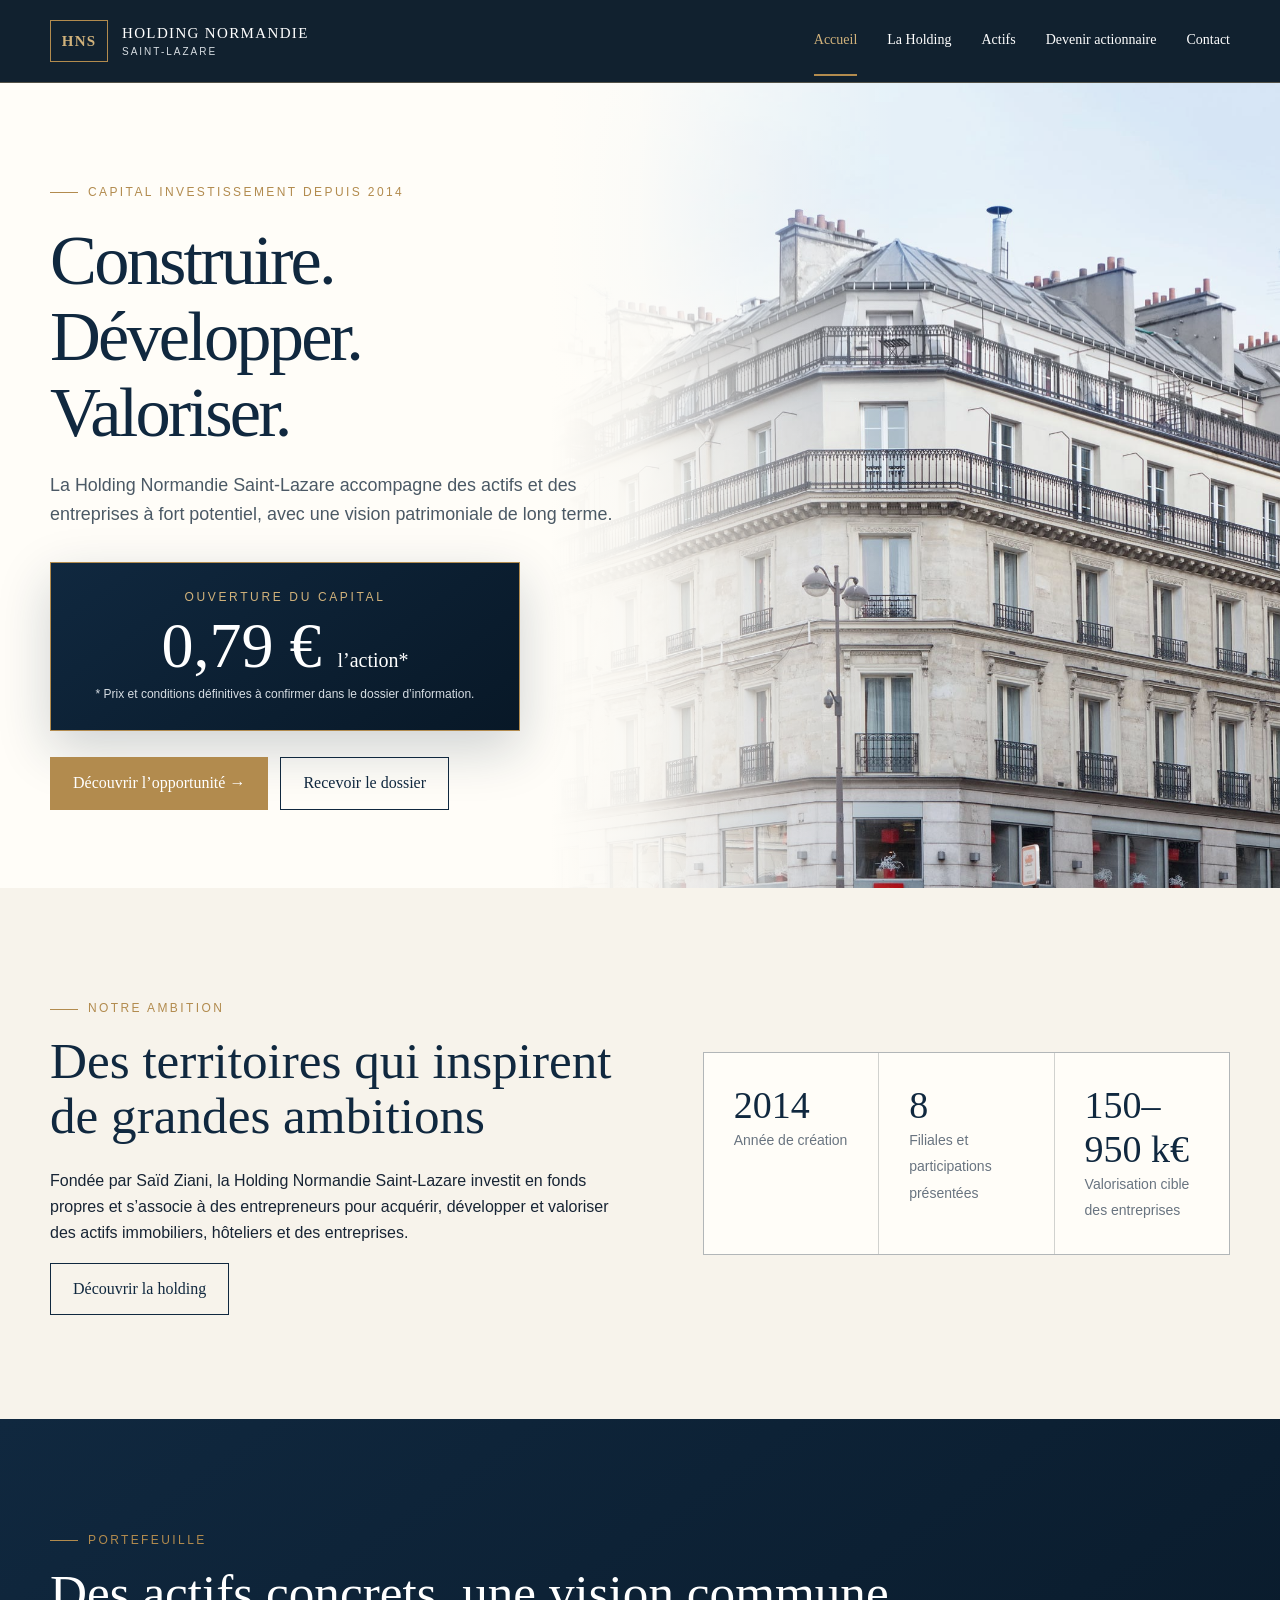
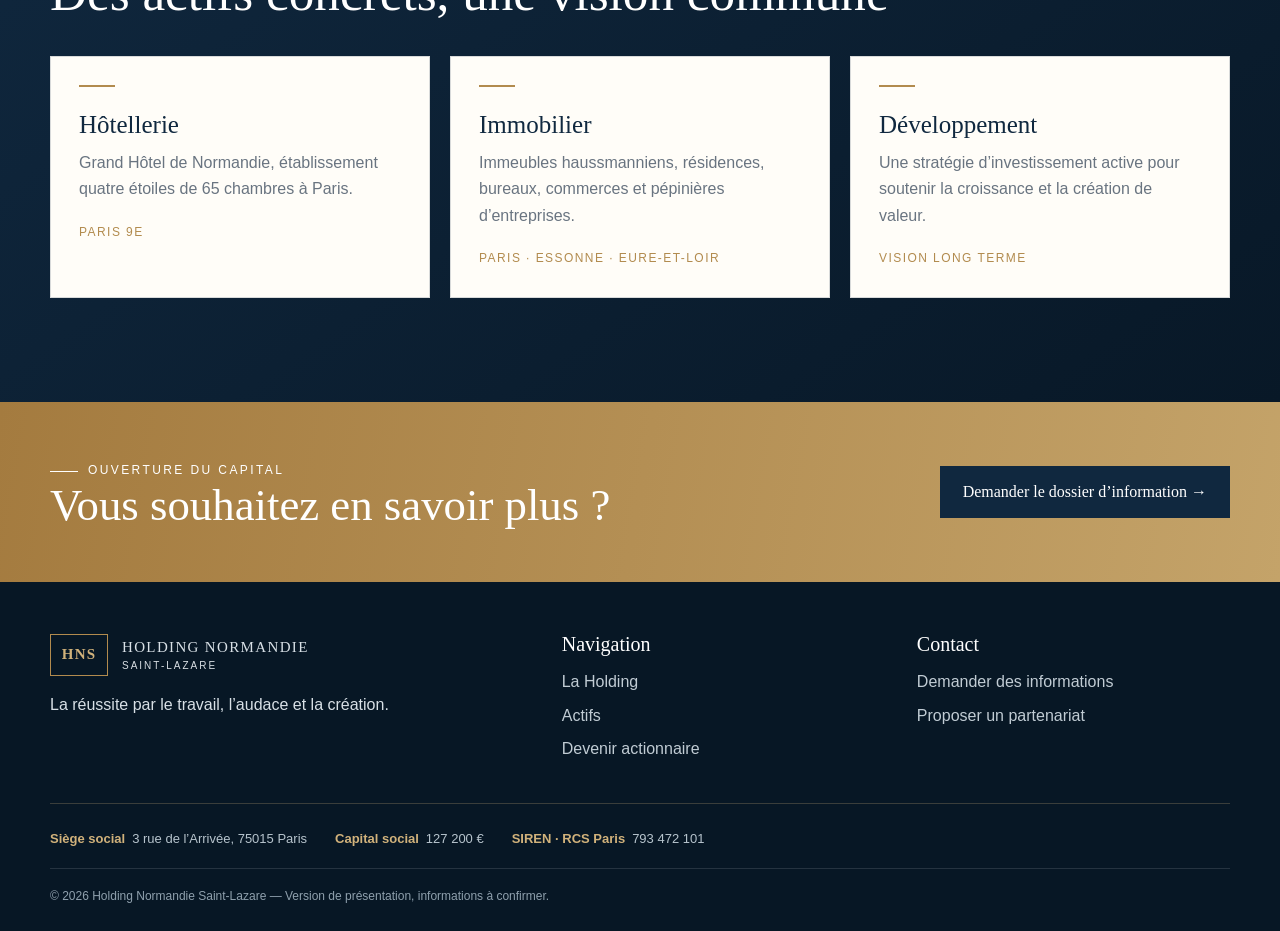
==== index.html @ c49e188b "Ajout du site vitrine de la Holding Normandie Saint-Lazare" ====
<!doctype html>
<html lang="fr">
<head>
<meta charset="utf-8">
<meta name="viewport" content="width=device-width,initial-scale=1">
<title>Holding Normandie Saint-Lazare</title>
<meta name="description" content="Holding d'investissement engagée dans l'immobilier, l'hôtellerie et la création de valeur à long terme.">
<link rel="icon" href="favicon.svg">
<link rel="stylesheet" href="styles.css">
</head>
<body>
<header class="topbar">
<div class="container nav">
<a class="brand" href="index.html">
<span class="monogram">HNS</span>
<span class="brand-copy">Holding Normandie<span>Saint-Lazare</span>
</span>
</a>
<button class="menu-button" aria-label="Ouvrir le menu" aria-expanded="false">☰</button>
<nav class="navlinks">
<a class="active" href="index.html">Accueil</a>
<a href="holding.html">La Holding</a>
<a href="actifs.html">Actifs</a>
<a href="actions.html">Devenir actionnaire</a>
<a href="contact.html">Contact</a>
</nav>
</div>
</header>
<main>
<section class="hero">
<div class="container">
<div class="hero-inner">
<div class="eyebrow">Capital investissement depuis 2014</div>
<h1>Construire.<br>Développer.<br>Valoriser.</h1>
<p class="lead">La Holding Normandie Saint-Lazare accompagne des actifs et des entreprises à fort potentiel, avec une vision patrimoniale de long terme.</p>
<div class="offer-card">
<span>Ouverture du capital</span>
<div class="price">0,79 € <small>l’action*</small>
</div>
<div class="note">* Prix et conditions définitives à confirmer dans le dossier d’information.</div>
</div>
<div class="actions-row">
<a class="btn" href="actions.html">Découvrir l’opportunité →</a>
<a class="btn btn-outline" href="contact.html">Recevoir le dossier</a>
</div>
</div>
</div>
</section>
<section class="section">
<div class="container intro-grid">
<div>
<div class="eyebrow">Notre ambition</div>
<h2>Des territoires qui inspirent de grandes ambitions</h2>
<p>Fondée par Saïd Ziani, la Holding Normandie Saint-Lazare investit en fonds propres et s’associe à des entrepreneurs pour acquérir, développer et valoriser des actifs immobiliers, hôteliers et des entreprises.</p>
<a class="btn btn-outline" href="holding.html">Découvrir la holding</a>
</div>
<div class="stat-grid">
<div class="stat">
<strong>2014</strong>
<span>Année de création</span>
</div>
<div class="stat">
<strong>8</strong>
<span>Filiales et participations présentées</span>
</div>
<div class="stat">
<strong>150–950 k€</strong>
<span>Valorisation cible des entreprises</span>
</div>
</div>
</div>
</section>
<section class="section section-dark">
<div class="container">
<div class="eyebrow">Portefeuille</div>
<h2>Des actifs concrets, une vision commune</h2>
<div class="cards">
<article class="card">
<h3>Hôtellerie</h3>
<p>Grand Hôtel de Normandie, établissement quatre étoiles de 65 chambres à Paris.</p>
<div class="meta">Paris 9e</div>
</article>
<article class="card">
<h3>Immobilier</h3>
<p>Immeubles haussmanniens, résidences, bureaux, commerces et pépinières d’entreprises.</p>
<div class="meta">Paris · Essonne · Eure-et-Loir</div>
</article>
<article class="card">
<h3>Développement</h3>
<p>Une stratégie d’investissement active pour soutenir la croissance et la création de valeur.</p>
<div class="meta">Vision long terme</div>
</article>
</div>
</div>
</section>
<section class="band">
<div class="container band-inner">
<div>
<div class="eyebrow" style="color:white">Ouverture du capital</div>
<h2>Vous souhaitez en savoir plus ?</h2>
</div>
<a class="btn" href="contact.html">Demander le dossier d’information →</a>
</div>
</section>
</main>
<footer class="footer">
<div class="container">
<div class="footer-grid">
<div>
<div class="brand">
<span class="monogram">HNS</span>
<span class="brand-copy">Holding Normandie<span>Saint-Lazare</span>
</span>
</div>
<p>La réussite par le travail, l’audace et la création.</p>
</div>
<div>
<h3>Navigation</h3>
<a href="holding.html">La Holding</a>
<a href="actifs.html">Actifs</a>
<a href="actions.html">Devenir actionnaire</a>
</div>
<div>
<h3>Contact</h3>
<a href="contact.html">Demander des informations</a>
<a href="contact.html">Proposer un partenariat</a>
</div>
</div>
<div class="company-info"><span><strong>Siège social</strong> 3 rue de l’Arrivée, 75015 Paris</span><span><strong>Capital social</strong> 127 200 €</span><span><strong>SIREN · RCS Paris</strong> 793 472 101</span></div>
<div class="footer-bottom">© 2026 Holding Normandie Saint-Lazare — Version de présentation, informations à confirmer.</div>
</div>
</footer>
<script src="site.js">
</script>
</body>
</html>
---- styles.css ----
:root{--navy:#10283f;--navy-2:#183851;--ink:#172434;--gold:#b28b4e;--gold-2:#d1b27b;--ivory:#f7f3eb;--paper:#fffdf8;--muted:#697480;--line:rgba(16,40,63,.16);--shadow:0 24px 70px rgba(16,40,63,.13)}
*{box-sizing:border-box}html{scroll-behavior:smooth}body{margin:0;background:var(--ivory);color:var(--ink);font-family:Arial,Helvetica,sans-serif;font-size:16px;line-height:1.65}h1,h2,h3,.serif{font-family:Georgia,'Times New Roman',serif;font-weight:500;line-height:1.08;margin:0}a{color:inherit;text-decoration:none}img{max-width:100%;display:block}.container{width:min(1180px,calc(100% - 40px));margin:auto}.topbar{position:sticky;top:0;z-index:30;background:rgba(16,40,63,.97);color:#fff;border-bottom:1px solid rgba(209,178,123,.35)}.nav{height:78px;display:flex;align-items:center;justify-content:space-between;gap:28px}.brand{display:flex;align-items:center;gap:14px;line-height:1.1}.monogram{width:42px;height:42px;border:1px solid var(--gold);display:grid;place-items:center;color:var(--gold-2);font:26px Georgia}.brand-copy{font:15px Georgia;letter-spacing:.09em;text-transform:uppercase}.brand-copy small{display:block;font:10px Arial;letter-spacing:.2em;margin-top:4px;color:#d8dee3}.navlinks{display:flex;align-items:center;gap:30px;font:14px Georgia}.navlinks a{padding:26px 0;border-bottom:2px solid transparent}.navlinks a:hover,.navlinks a.active{color:var(--gold-2);border-color:var(--gold)}.menu-button{display:none;background:none;border:1px solid rgba(255,255,255,.35);color:white;padding:8px 11px;font-size:20px}.eyebrow{display:inline-flex;align-items:center;gap:10px;text-transform:uppercase;letter-spacing:.2em;font-size:12px;color:var(--gold)}.eyebrow:before{content:"";width:28px;height:1px;background:currentColor}.hero{min-height:670px;position:relative;overflow:hidden;background:var(--paper)}.hero:after{content:"";position:absolute;inset:0 0 0 49%;background:linear-gradient(90deg,var(--paper) 0%,rgba(255,253,248,.1) 22%),url('assets/reference.jpeg') 76% center/auto 100% no-repeat;filter:saturate(.82)}.hero-inner{position:relative;z-index:2;padding:84px 0 76px;width:52%}.hero h1{font-size:clamp(2.8rem,5.4vw,5.2rem);letter-spacing:-.04em;color:var(--navy);margin:20px 0}.lead{font-size:1.12rem;color:#4b5965;max-width:630px}.offer-card{margin-top:32px;background:var(--navy);color:#fff;width:min(470px,100%);padding:25px 30px;border:1px solid var(--gold);box-shadow:0 0 0 3px var(--navy),0 0 0 4px var(--gold);text-align:center}.offer-card span{display:block;color:var(--gold-2);text-transform:uppercase;letter-spacing:.22em;font-size:12px}.price{font:64px Georgia;line-height:1;margin:7px 0}.price small{font:20px Georgia}.note{font-size:12px;color:#d6dde3}.actions-row{display:flex;gap:12px;flex-wrap:wrap;margin-top:26px}.btn{display:inline-flex;align-items:center;justify-content:center;gap:12px;min-height:50px;padding:12px 22px;border:1px solid var(--gold);background:var(--gold);color:#fff;font-family:Georgia;font-size:16px;transition:.2s}.btn:hover{background:#96713a}.btn-outline{background:transparent;color:var(--navy);border-color:var(--navy)}.btn-outline:hover{background:var(--navy);color:white}.section{padding:88px 0}.section-dark{background:var(--navy);color:white}.section h2{font-size:clamp(2.1rem,4vw,3.6rem);color:var(--navy);margin:14px 0 24px}.section-dark h2{color:white}.intro-grid,.split{display:grid;grid-template-columns:1.05fr .95fr;gap:70px;align-items:center}.stat-grid{display:grid;grid-template-columns:repeat(3,1fr);gap:1px;background:var(--line);border:1px solid var(--line)}.stat{background:var(--paper);padding:30px}.stat strong{display:block;color:var(--navy);font:38px Georgia}.stat span{color:var(--muted);font-size:14px}.cards{display:grid;grid-template-columns:repeat(3,1fr);gap:20px;margin-top:36px}.card{background:var(--paper);border:1px solid var(--line);padding:28px;min-height:220px;position:relative}.card:before{content:"";display:block;width:36px;height:2px;background:var(--gold);margin-bottom:24px}.card h3{font-size:25px;color:var(--navy);margin-bottom:12px}.card p{color:var(--muted);margin:0}.card .meta{margin-top:20px;color:var(--gold);text-transform:uppercase;letter-spacing:.12em;font-size:12px}.band{padding:52px 0;background:var(--gold);color:#fff}.band-inner{display:flex;align-items:center;justify-content:space-between;gap:30px}.band h2{font-size:clamp(1.8rem,3.5vw,3rem)}.band .btn{background:var(--navy);border-color:var(--navy)}.page-hero{padding:90px 0 72px;background:linear-gradient(120deg,var(--navy),var(--navy-2));color:white;border-bottom:3px solid var(--gold)}.page-hero h1{font-size:clamp(2.8rem,6vw,5rem);max-width:820px;margin:18px 0}.page-hero p{max-width:680px;color:#d8e0e6;font-size:18px}.timeline{border-left:1px solid var(--gold);padding-left:34px}.timeline-item{margin-bottom:38px}.timeline-item b{color:var(--gold);letter-spacing:.12em;font-size:13px}.timeline-item h3{font-size:28px;margin:6px 0}.asset-list{display:grid;gap:18px}.asset{display:grid;grid-template-columns:110px 1fr auto;align-items:center;gap:24px;background:var(--paper);border:1px solid var(--line);padding:22px}.asset-number{width:86px;height:86px;background:var(--navy);color:var(--gold-2);display:grid;place-items:center;font:30px Georgia}.asset h3{font-size:23px;color:var(--navy);margin-bottom:5px}.asset p{margin:0;color:var(--muted)}.badge{padding:6px 12px;border:1px solid var(--gold);color:var(--gold);font-size:13px;white-space:nowrap}.steps{display:grid;grid-template-columns:repeat(3,1fr);gap:24px;counter-reset:step}.step{counter-increment:step;padding:30px;border-top:1px solid var(--gold);background:rgba(255,255,255,.05)}.step:before{content:"0" counter(step);font:36px Georgia;color:var(--gold-2)}.step h3{margin:15px 0 10px;font-size:24px}.risk{border:1px solid rgba(178,139,78,.5);padding:22px;background:#fbf7ef;color:#5d513e}.form-wrap{display:grid;grid-template-columns:.72fr 1.28fr;gap:60px;align-items:start}.form-card{background:var(--paper);border:1px solid var(--line);box-shadow:var(--shadow);padding:38px}.form-grid{display:grid;grid-template-columns:1fr 1fr;gap:18px}.field{display:flex;flex-direction:column;gap:7px}.field.full{grid-column:1/-1}label{font-weight:700;font-size:14px;color:var(--navy)}input,select,textarea{width:100%;border:1px solid #cbd1d3;background:white;padding:13px 14px;font:16px Arial;color:var(--ink);border-radius:0}textarea{min-height:130px;resize:vertical}input:focus,select:focus,textarea:focus{outline:2px solid rgba(178,139,78,.35);border-color:var(--gold)}.check{display:flex;gap:10px;align-items:flex-start;font-size:13px;color:var(--muted)}.check input{width:auto;margin-top:5px}.success{display:none;padding:16px;border-left:3px solid var(--gold);background:#f4ebdc;margin-top:18px}.success.show{display:block}.footer{background:#0b1e30;color:#d8e0e6;padding:52px 0 24px}.footer-grid{display:grid;grid-template-columns:1.2fr .8fr .8fr;gap:42px}.footer h3{color:white;font-size:20px;margin-bottom:14px}.footer a{display:block;margin:7px 0;color:#c1ccd4}.footer-bottom{border-top:1px solid rgba(255,255,255,.12);margin-top:40px;padding-top:18px;font-size:12px;color:#8fa0ad}.legal{font-size:14px;color:var(--muted)}
@media(max-width:900px){.navlinks{display:none;position:absolute;top:78px;left:0;right:0;background:var(--navy);padding:18px 30px;flex-direction:column;align-items:flex-start;gap:0}.navlinks.open{display:flex}.navlinks a{padding:12px 0}.menu-button{display:block}.hero:after{inset:46% 0 0 0;background:linear-gradient(180deg,var(--paper),rgba(255,253,248,.1)),url('assets/reference.jpeg') 76% center/cover no-repeat;opacity:.8}.hero-inner{width:100%;padding:58px 0 340px}.intro-grid,.split,.form-wrap{grid-template-columns:1fr;gap:38px}.cards{grid-template-columns:1fr 1fr}.stat-grid{grid-template-columns:1fr}.footer-grid{grid-template-columns:1fr 1fr}.asset{grid-template-columns:86px 1fr}.asset .badge{grid-column:2}}
@media(max-width:620px){.container{width:min(100% - 28px,1180px)}.brand-copy{font-size:12px}.hero h1{font-size:2.6rem}.hero-inner{padding-top:42px}.price{font-size:52px}.section{padding:62px 0}.cards,.steps,.form-grid,.footer-grid{grid-template-columns:1fr}.band-inner{align-items:flex-start;flex-direction:column}.asset{grid-template-columns:1fr}.asset-number{width:64px;height:64px}.asset .badge{grid-column:1}.form-card{padding:24px}}

/* Premium visual layer */
.topbar{background:rgba(8,24,39,.96);backdrop-filter:blur(18px)}
.nav{height:82px}.brand-copy span{display:block;font:10px Arial;letter-spacing:.2em;margin-top:4px;color:#d8dee3}
.hero{min-height:720px}.hero:before{content:"";position:absolute;inset:0;background:linear-gradient(90deg,var(--paper) 0 43%,rgba(255,253,248,.9) 50%,rgba(255,253,248,0) 70%);z-index:1}
.hero:after{inset:0 0 0 36%;background:url('assets/grand-hotel-de-normandie.jpg') 54% center/cover no-repeat;filter:saturate(.72) contrast(.98)}
.hero-inner{padding:92px 0 78px;width:50%}.hero h1{font-size:clamp(3rem,5.5vw,5.4rem)}
.offer-card{background:linear-gradient(145deg,#10283f,#081827);box-shadow:0 18px 50px rgba(16,40,63,.2)}
.btn{transition:transform .2s,background .2s,box-shadow .2s}.btn:hover{transform:translateY(-2px);box-shadow:0 12px 28px rgba(16,40,63,.15)}
.section{padding:104px 0}.section-dark{background:linear-gradient(145deg,#10283f,#081827)}
.card,.asset{transition:transform .25s,border-color .25s,box-shadow .25s}.card:hover,.asset:hover{transform:translateY(-4px);border-color:var(--gold);box-shadow:var(--shadow)}
.page-hero{padding:108px 0 82px;background:radial-gradient(circle at 80% 0,rgba(209,178,123,.18),transparent 35%),linear-gradient(120deg,var(--navy),#081827);border-bottom:1px solid var(--gold)}
.band{background:linear-gradient(100deg,#a47b3f,#c4a369)}.footer{background:#071725}
.gallery{display:grid;grid-template-columns:1.45fr .8fr .8fr;grid-template-rows:260px 260px;gap:16px;margin-top:42px}
.gallery-item{position:relative;overflow:hidden;background:#e6dfd1;border:1px solid rgba(178,139,78,.24);margin:0}.gallery-item:first-child{grid-row:1/3}
.gallery-item img{width:100%;height:100%;object-fit:cover;transition:transform .55s}.gallery-item:hover img{transform:scale(1.025)}
.gallery-caption{position:absolute;inset:auto 0 0;padding:34px 24px 20px;color:white;background:linear-gradient(transparent,rgba(8,23,37,.86));font:21px Georgia}
.placeholder{height:100%;display:grid;place-items:center;text-align:center;color:#76694f;background:linear-gradient(135deg,rgba(255,255,255,.65),rgba(178,139,78,.12)),repeating-linear-gradient(45deg,transparent 0 18px,rgba(178,139,78,.06) 18px 19px)}
.placeholder span{display:block;font:18px Georgia}.placeholder small{display:block;margin-top:7px;font:11px Arial;letter-spacing:.16em;text-transform:uppercase}
@media(max-width:900px){.nav{height:74px}.navlinks{top:74px;background:#081827;box-shadow:0 18px 35px rgba(0,0,0,.25)}.hero{min-height:auto}.hero:before{background:linear-gradient(180deg,var(--paper) 0 53%,rgba(255,253,248,.92) 62%,rgba(255,253,248,0) 82%)}.hero:after{inset:45% 0 0;background:url('assets/grand-hotel-de-normandie.jpg') 54% center/cover no-repeat;opacity:.9}.hero-inner{width:100%;padding:56px 0 390px}.gallery{grid-template-columns:1fr 1fr;grid-template-rows:360px 210px 210px}.gallery-item:first-child{grid-column:1/3;grid-row:auto}.section{padding:78px 0}}
@media(max-width:620px){.brand-copy{font-size:11px}.monogram{width:39px;height:39px}.hero-inner{padding:42px 0 310px}.hero:after{inset:57% 0 0;background-position:52% center}.lead{font-size:1rem}.actions-row .btn{width:100%}.section{padding:64px 0}.page-hero{padding:66px 0 58px}.gallery{grid-template-columns:1fr;grid-template-rows:310px 190px 190px 190px}.gallery-item:first-child{grid-column:auto}.footer{padding-top:44px}}
.monogram{width:58px;font:700 15px Georgia;letter-spacing:.08em}
@media(max-width:620px){.monogram{width:50px;height:39px;font-size:13px}}
.company-info{display:flex;flex-wrap:wrap;gap:14px 28px;margin-top:34px;padding-top:24px;border-top:1px solid rgba(209,178,123,.25);font-size:13px;color:#b7c4cd}.company-info span{display:inline-flex;gap:7px}.company-info strong{color:#d1b27b;font-weight:600}.footer-bottom{margin-top:18px}
@media(max-width:620px){.company-info{display:grid;gap:10px}.company-info span{display:block}.company-info strong{display:block;margin-bottom:2px}}
.gallery-caption strong,.gallery-caption small{display:block}.gallery-caption small{font:11px Arial;margin-top:5px;color:#dce3e8}.status-pill{display:inline-block;margin-bottom:9px;padding:5px 9px;background:#b28b4e;color:white;font:700 10px Arial;letter-spacing:.12em;text-transform:uppercase}.gallery-plan img{object-position:center}.gallery-solar .gallery-caption{padding-top:54px}
.gallery-plan img{object-fit:contain;background:#f4f0e8}
.gallery-mozart img{object-position:center 18%}.gallery-caption a{color:#f0d39e;text-decoration:underline;text-underline-offset:3px}
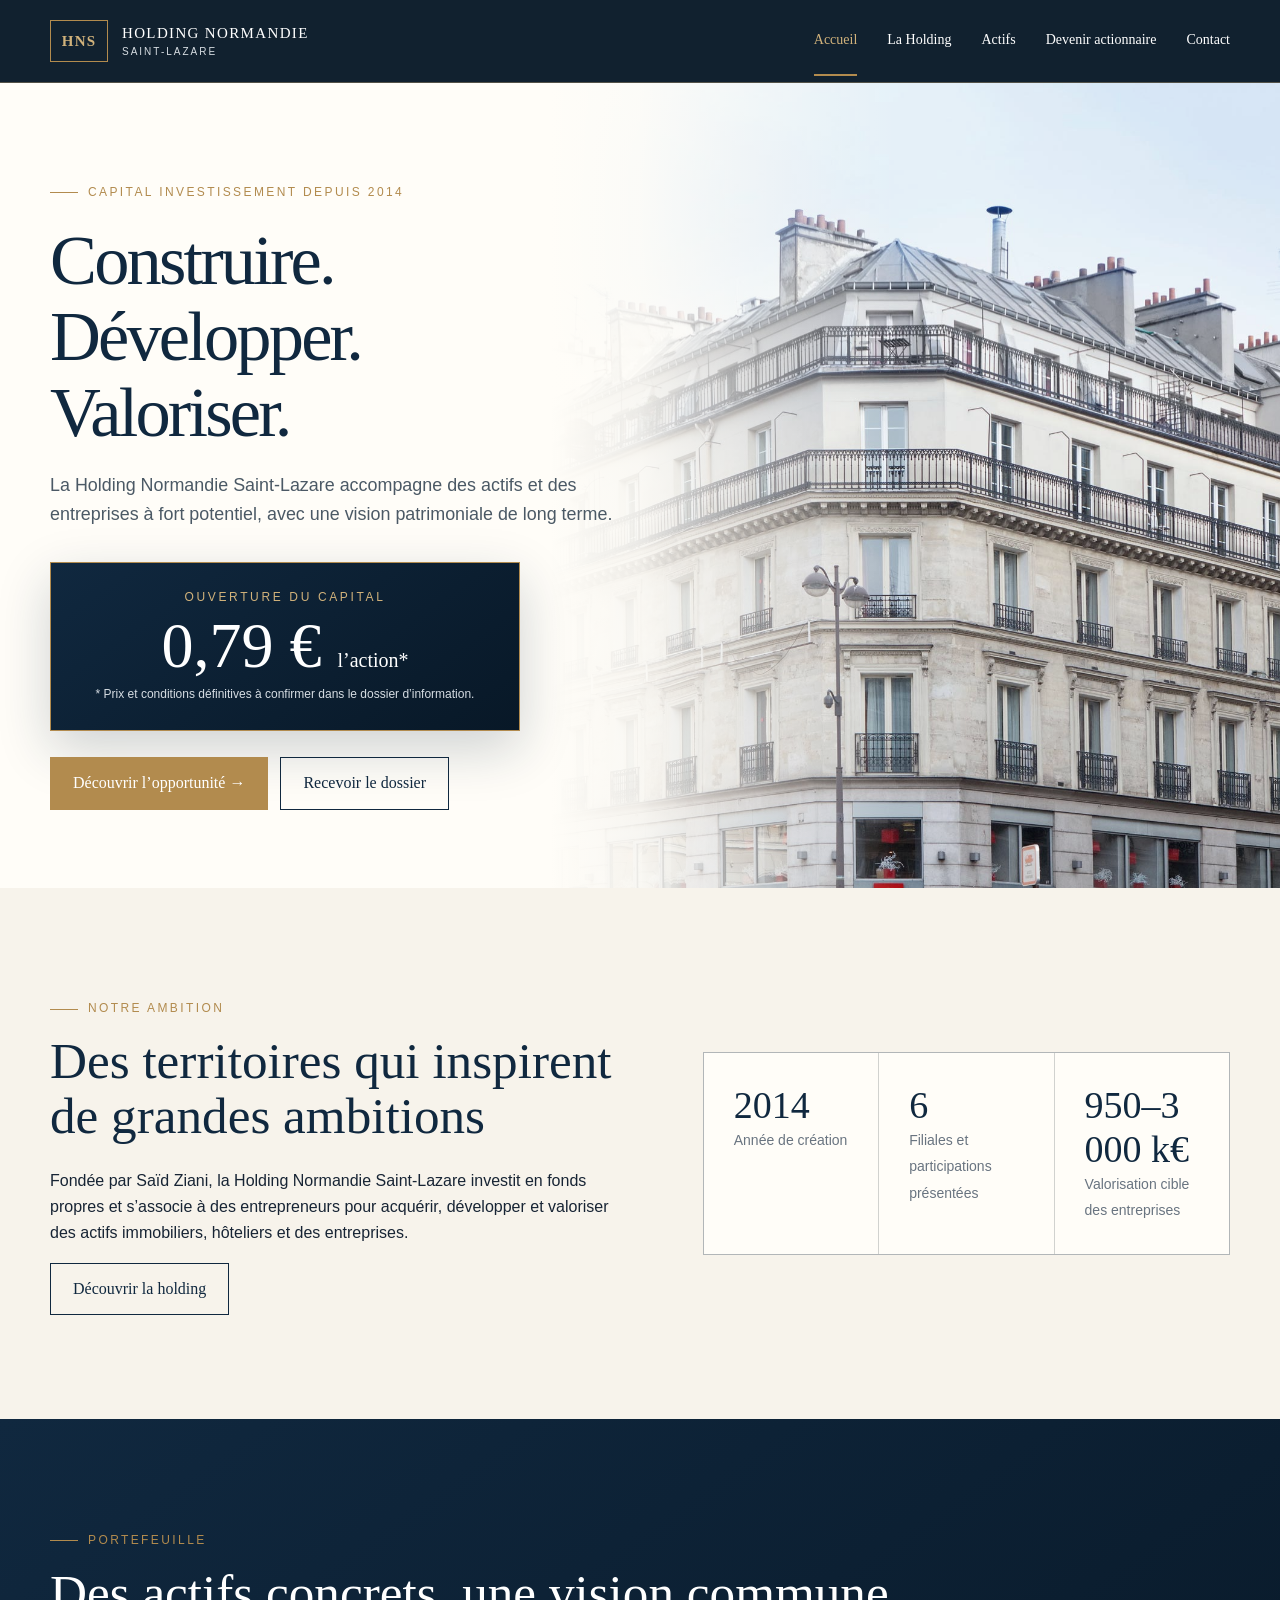
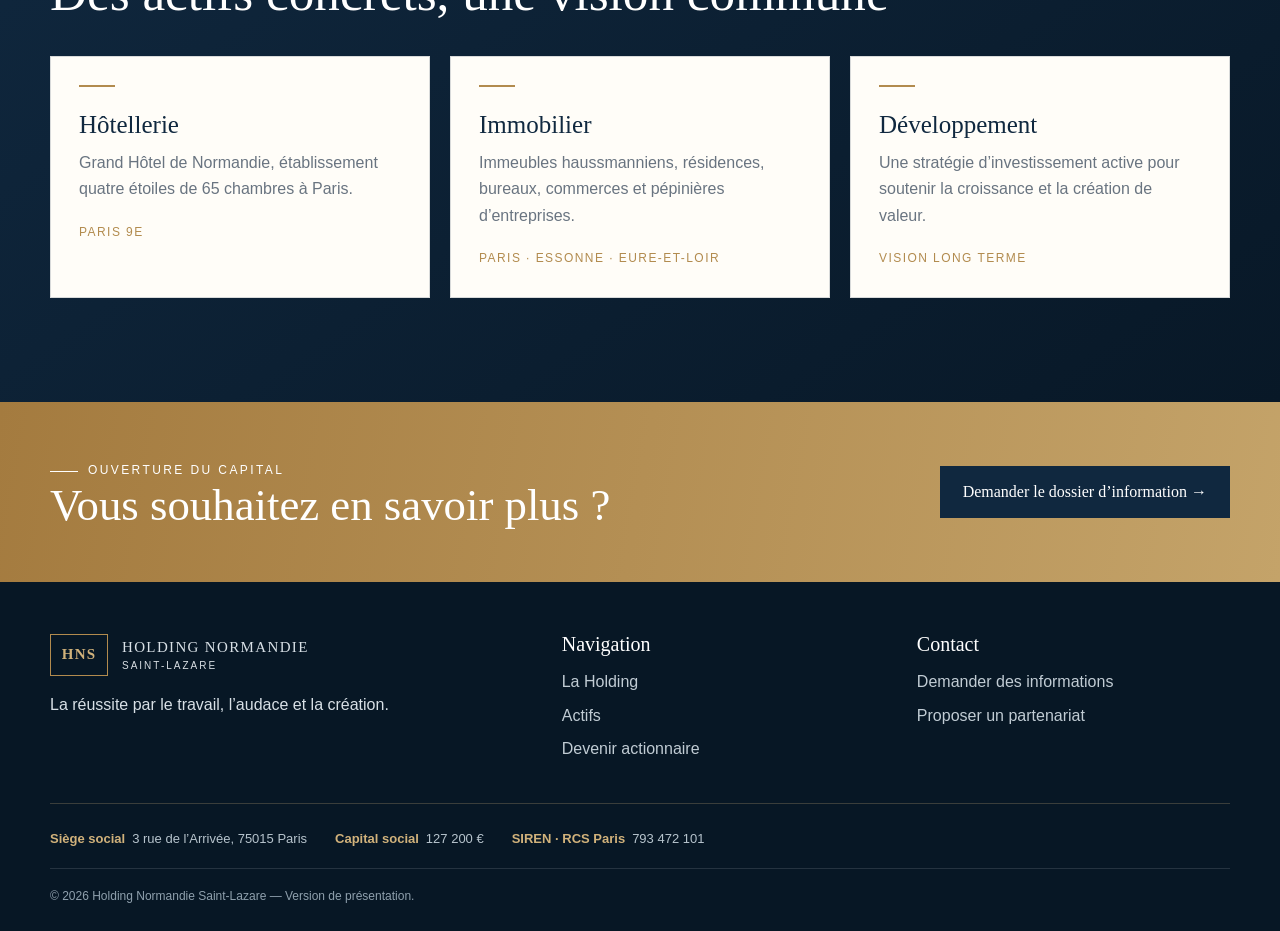
==== commit c498d637: "Corriger la fourchette de valorisation, le nombre de filiales et retirer les mentions provisoires" ====
--- a/index.html
+++ b/index.html
@@ -60,11 +60,11 @@
 <span>Année de création</span>
 </div>
 <div class="stat">
-<strong>8</strong>
+<strong>6</strong>
 <span>Filiales et participations présentées</span>
 </div>
 <div class="stat">
-<strong>150–950 k€</strong>
+<strong>950–3 000 k€</strong>
 <span>Valorisation cible des entreprises</span>
 </div>
 </div>
@@ -127,7 +127,7 @@
 </div>
 </div>
 <div class="company-info"><span><strong>Siège social</strong> 3 rue de l’Arrivée, 75015 Paris</span><span><strong>Capital social</strong> 127 200 €</span><span><strong>SIREN · RCS Paris</strong> 793 472 101</span></div>
-<div class="footer-bottom">© 2026 Holding Normandie Saint-Lazare — Version de présentation, informations à confirmer.</div>
+<div class="footer-bottom">© 2026 Holding Normandie Saint-Lazare — Version de présentation.</div>
 </div>
 </footer>
 <script src="site.js">
--- a/styles.css
+++ b/styles.css
@@ -30,3 +30,13 @@
 .gallery-caption strong,.gallery-caption small{display:block}.gallery-caption small{font:11px Arial;margin-top:5px;color:#dce3e8}.status-pill{display:inline-block;margin-bottom:9px;padding:5px 9px;background:#b28b4e;color:white;font:700 10px Arial;letter-spacing:.12em;text-transform:uppercase}.gallery-plan img{object-position:center}.gallery-solar .gallery-caption{padding-top:54px}
 .gallery-plan img{object-fit:contain;background:#f4f0e8}
 .gallery-mozart img{object-position:center 18%}.gallery-caption a{color:#f0d39e;text-decoration:underline;text-underline-offset:3px}
+.hp{position:absolute;left:-9999em;top:auto;width:1px;height:1px;overflow:hidden}
+.error{display:none;padding:16px;border-left:3px solid #b23a2e;background:#fbeae8;margin-top:18px}
+.error.show{display:block}
+.captcha{border:1px dashed #cfc6b2;background:#fdfbf6;padding:14px 16px}
+.captcha-ask{display:block;font:700 12px Arial;letter-spacing:.08em;text-transform:uppercase;color:var(--muted);margin-bottom:10px}
+.captcha-ask strong{color:var(--navy);font-size:22px;letter-spacing:0;margin:0 4px}
+.symbols{display:flex;gap:10px;flex-wrap:wrap}
+.sym-btn{flex:0 1 56px;width:56px;height:56px;display:grid;place-items:center;font:26px Georgia;border:1px solid #cfc6b2;background:#fff;color:var(--ink);cursor:pointer;padding:0}
+.sym-btn:hover{border-color:var(--gold)}
+.sym-btn.selected{background:var(--gold);border-color:var(--gold);color:#fff}
